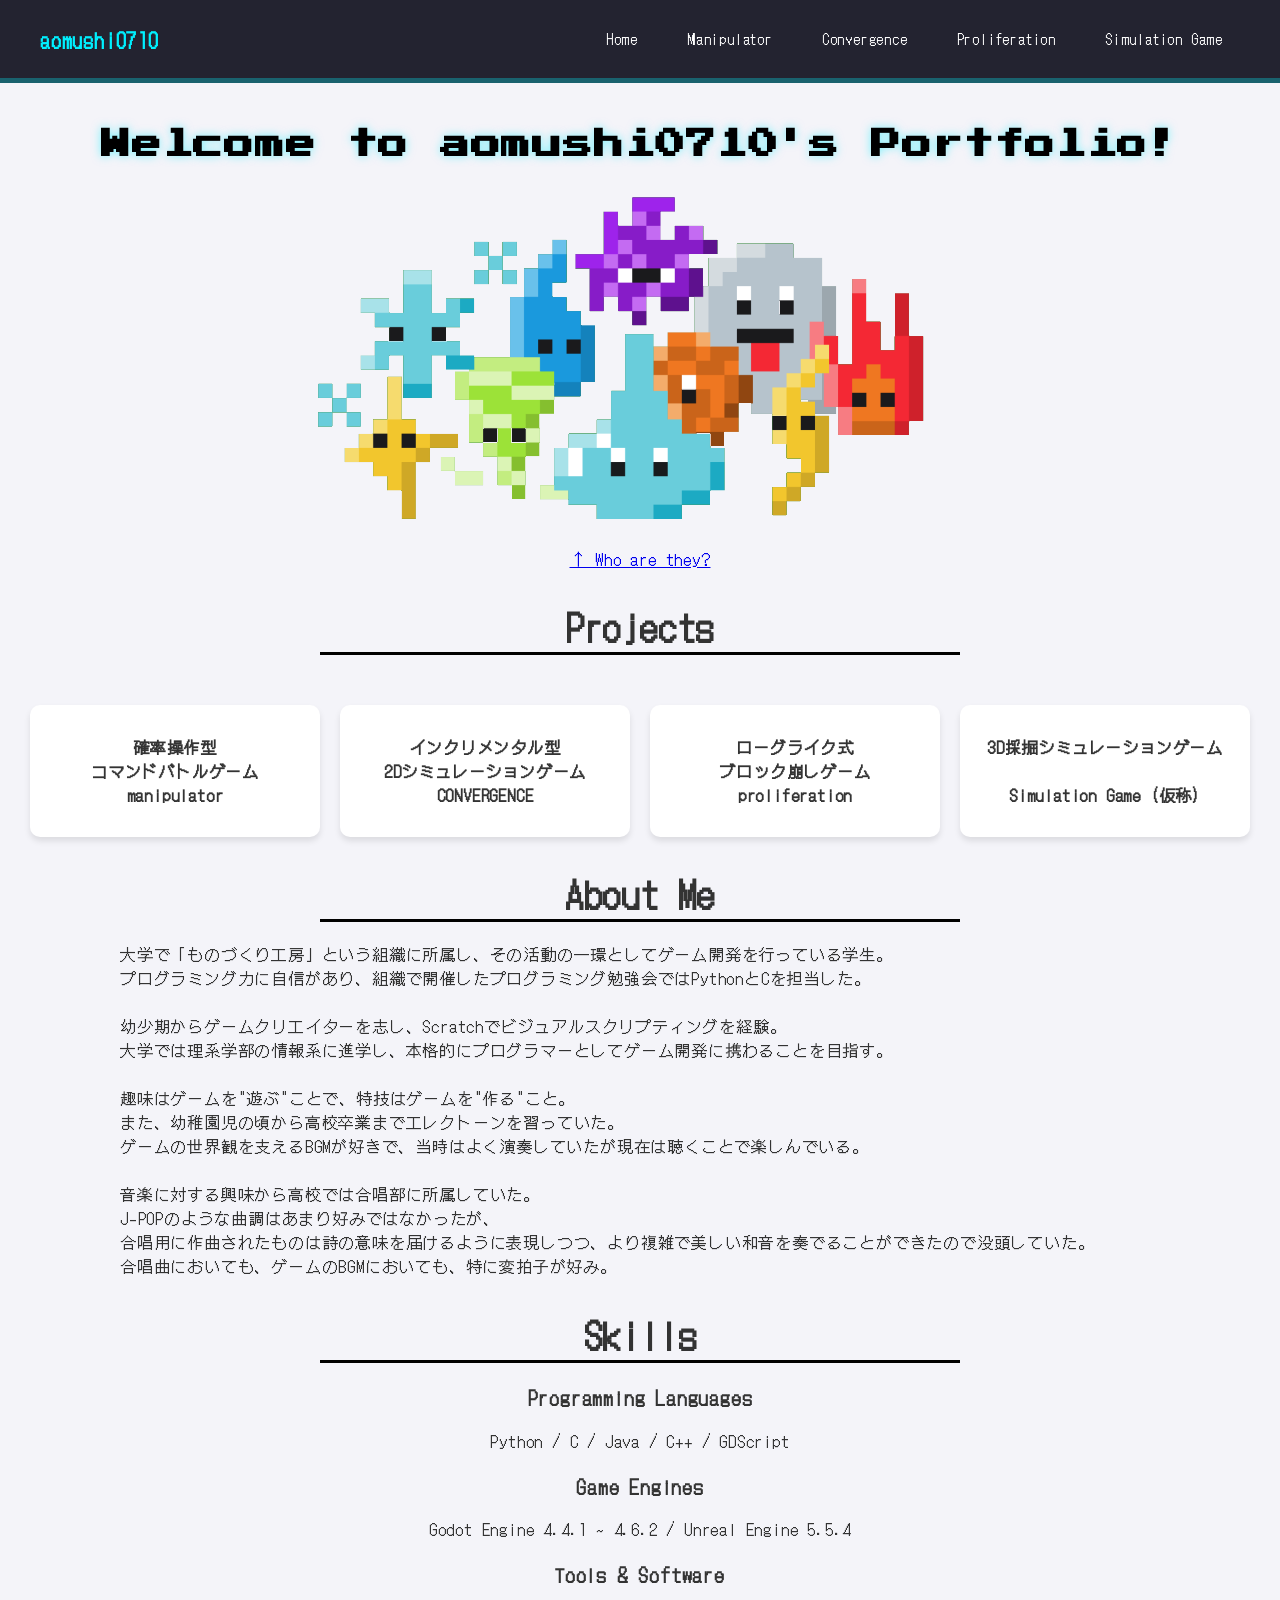
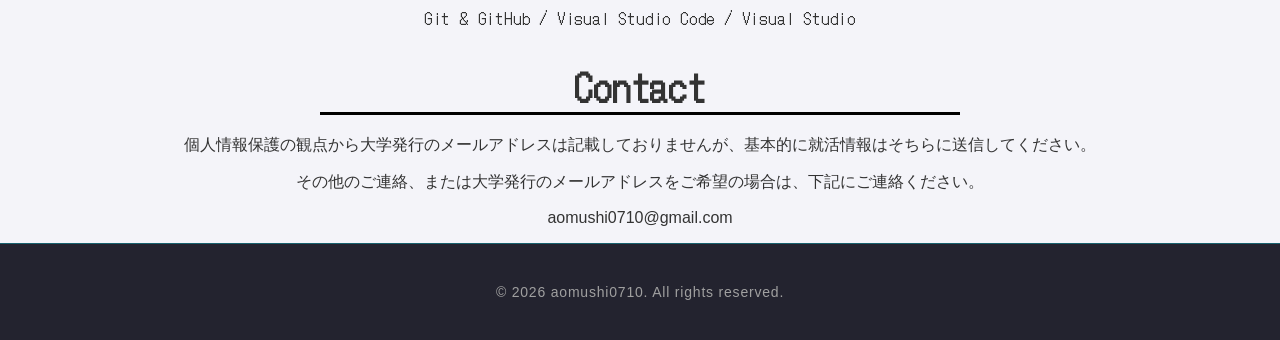
==== index.html @ 3088de43 "トップページと4作品のゲーム紹介ページの基礎の作成" ====
<!DOCTYPE html>
<html lang="ja">
<head>
    <meta charset="UTF-8">
    <meta name="viewport" content="width=device-width, initial-scale=1.0">
    <title>aomushi0710's Portfolio</title>

    <!-- font -->
    <link rel="preconnect" href="https://fonts.googleapis.com">
    <link rel="preconnect" href="https://fonts.gstatic.com" crossorigin>
    <link href="https://fonts.googleapis.com/css2?family=DotGothic16&family=Roboto:ital,wght@0,100..900;1,100..900&display=swap" rel="stylesheet">

    <link rel="stylesheet" href="style.css">
</head>

<header class="site-header">
    <div class="logo">aomushi0710</div>
    
    <nav class="header-nav">
        <a href="/" class="nav-btn">Home</a>
        <a href="manipulator/" class="nav-btn">Manipulator</a>
        <a href="convergence/" class="nav-btn">Convergence</a>
        <a href="proliferation/" class="nav-btn">Proliferation</a>
        <a href="simulation_game/" class="nav-btn">Simulation Game</a>
    </nav>
</header>

<body class="top-page">
    <div class="top-header">
        <h1>Welcome to aomushi0710's Portfolio!</h1>
        <img width="700" src="image/characters.png" alt="manipulatorに登場するキャラクターたち"><br>
        <a href="manipulator/">↑ Who are they?</a>
    </div>
    
    <h2>Projects</h2>
    <div class="project-links">
        <a href="manipulator/" class="card">確率操作型<br>コマンドバトルゲーム<br>manipulator</a>
        <a href="convergence/" class="card">インクリメンタル型<br>2Dシミュレーションゲーム<br>CONVERGENCE</a>
        <a href="proliferation/" class="card">ローグライク式<br>ブロック崩しゲーム<br>proliferation</a>
        <a href="simulation_game/" class="card">3D採掘シミュレーションゲーム<br><br>Simulation Game (仮称)</a>
    </div>


    <h2>About Me</h2>
    <div class="about-me">
        <p>
            大学で「ものづくり工房」という組織に所属し、その活動の一環としてゲーム開発を行っている学生。<br>
            プログラミング力に自信があり、組織で開催したプログラミング勉強会ではPythonとCを担当した。<br>
            <br>
            幼少期からゲームクリエイターを志し、Scratchでビジュアルスクリプティングを経験。<br>
            大学では理系学部の情報系に進学し、本格的にプログラマーとしてゲーム開発に携わることを目指す。<br>
            <br>
            趣味はゲームを"遊ぶ"ことで、特技はゲームを"作る"こと。<br>
            また、幼稚園児の頃から高校卒業までエレクトーンを習っていた。<br>
            ゲームの世界観を支えるBGMが好きで、当時はよく演奏していたが現在は聴くことで楽しんでいる。<br>
            <br>
            音楽に対する興味から高校では合唱部に所属していた。<br>
            J-POPのような曲調はあまり好みではなかったが、<br>
            合唱用に作曲されたものは詩の意味を届けるように表現しつつ、より複雑で美しい和音を奏でることができたので没頭していた。<br>
            合唱曲においても、ゲームのBGMにおいても、特に変拍子が好み。
        </p>
    </div>

    <h2>Skills</h2>
    <div class="skills">
        <div class="skill-category">
            <h3>Programming Languages</h3>
            Python / C / Java / C++ / GDScript
        </div>

        <div class="skill-category">
            <h3>Game Engines</h3>
            Godot Engine 4.4.1 ~ 4.6.2 / Unreal Engine 5.5.4
        </div>

        <div class="skill-category">
            <h3>Tools & Software</h3>
            Git & GitHub / Visual Studio Code / Visual Studio
        </div>
    </div>

    <h2>Contact</h2>
    <div class="contact">
        <p>個人情報保護の観点から大学発行のメールアドレスは記載しておりませんが、基本的に就活情報はそちらに送信してください。</p>
        <p>その他のご連絡、または大学発行のメールアドレスをご希望の場合は、下記にご連絡ください。</p>
        <p>aomushi0710@gmail.com</p>
    </div>
</body>

<footer class="site-footer">
    <div class="footer-content">
        <p>&copy; 2026 aomushi0710. All rights reserved.</p>
    </div>
</footer>

</html>
---- style.css ----
@font-face {
    font-family: 'PressStart2P';
    src: url('font/PressStart2P.ttf') format('truetype');
    
    font-weight: normal;
    font-style: normal;
}

/* 全体の基本設定 */
body {
    margin: 0;
    font-family: 'DotGothic16', Arial, sans-serif;
    color: #333;
    letter-spacing: 0.05em;
}

/* ヘッダー全体のスタイリング */
.site-header {
    display: flex;
    justify-content: space-between; /* ロゴとボタン群を左右の端に分ける */
    align-items: center;
    padding: 20px 40px;
    background-color: rgba(13, 13, 26, 0.9); /* サイバー感のある薄い黒 */
    border-bottom: 5px solid rgba(0, 240, 255, 0.3); /* シアンの細い線 */
    
    /* スクロールしてもヘッダーが常に画面の上に張り付くようにする設定 */
    position: fixed;
    top: 0;
    left: 0;
    width: 100%;
    box-sizing: border-box;
    z-index: 10; /* 動画や本文パネル（z-index: 1〜2）よりも確実に手前に出す */
}
.site-header .logo {
    color: #00f0ff;
    font-weight: bold;
    font-size: 20px;
}

.site-footer {
    background-color: rgba(13, 13, 26, 0.9);
    border-top: 1px solid rgba(0, 240, 255, 0.3);
    color: #a0a0a0;
    text-align: center;
    padding: 40px;
    width: 100%;
    box-sizing: border-box;
    position: relative;
    z-index: 2;
    margin-top: auto;
}
.footer-content p {
    margin: 0;
    font-size: 14px;
    font-family: sans-serif;
}

/* ボタンを横に並べる枠 */
.header-nav {
    display: flex;
    gap: 15px; /* ボタン同士の間隔 */
}

/* ヘッダー内ボタンの共通スタイル */
.nav-btn {
    display: inline-block;
    padding: 8px 16px;
    text-decoration: none;
    color: #fff;
    font-size: 14px;
    border: 1px solid transparent;
    border-radius: 20px;
    transition: all 0.2s ease-in-out;
}

/* マウスを乗せたときのネオンエフェクト（好みに合わせて色を変えてね） */
.nav-btn:hover {
    color: #00f0ff;
    border-color: #00f0ff;
    background-color: rgba(0, 240, 255, 0.1);
    box-shadow: 0 0 10px rgba(0, 240, 255, 0.3);
}

/* トップページのデザイン */
.top-page {
    background-color: #f4f4f9;
    text-align: center;
    padding-top: 80px;
}
.top-page h1 {
    font-family: 'PressStart2P';
    font-size: 30px;
    margin-top: 50px;
    color: #000;
    text-shadow: 0 0 10px rgba(0, 240, 255, 0.5);
}
.top-page h2 {
    font-size: 36px;
    margin-bottom: 20px;
    border-bottom: 3px solid #000;
    width: 50%;
    margin-left: auto;
    margin-right: auto;
    text-align: center;
    white-space: nowrap;
}

.project-links {
    display: flex;
    flex-wrap: wrap;
    justify-content: center;
    gap: 20px;
    margin-top: 50px;
}

.card {
    display: block;
    width: 250px;
    padding: 30px 20px;
    background: #fff;
    border-radius: 10px;
    text-decoration: none;
    color: #333;
    font-weight: bold;
    box-shadow: 0 4px 6px rgba(0,0,0,0.1);
    transition: transform 0.2s;
}
.card:hover {
    transform: translateY(-5px);
}

.about-me {
    text-align: left;
    padding: 0px 120px;
}
.contact {
    padding: 0px 120px;
    font-family: sans-serif;
    letter-spacing: 0em;
}

/* --- ゲーム紹介ページのデザイン --- */

/* 世界観に合わせた背景パターン（bodyのclassで切り替え） */
.bg-manipulator {
    background-color: #0d0d1a;
    color: #fff;

    background-image: url('image/manipulator_background.png');
    background-size: 100% auto;
    background-repeat: repeat-y;
}
.bg-fantasy { background-color: #2b3a27; color: #f0e6d2; }
.bg-java { background-color: #e6e6e6; color: #333; }
.bg-unreal { background-color: #1a1a1a; color: #e0e0e0; }

.video-scroll-area {
    height: 90vh; 
}

/* 画面固定されるヒーローエリア */
.hero-media-container {
    position: stinky;
    top: 0;
    left: 0;
    width: 100%;
    height: 100vh;
    display: flex;
    justify-content: center;
    align-items: center;

    z-index: 1;
    pointer-events: none;
}

/* スクロールで縮小されるラッパー */
.media-wrapper {
    pointer-events: auto;

    width: 70%;
    aspect-ratio: 16 / 9;
    margin: 0 auto;

    overflow: hidden;
    border-radius: 15px;
    transform-origin: center;
    box-shadow: 0 10px 30px rgba(0,0,0,0.5);

    animation: fadeIn 1.5s ease-in-out forwards;
}
.media-wrapper img, .media-wrapper video, .media-wrapper iframe {
    width: 100%;
    height: 100%;
    object-fit: cover;
    border: none;
}

@keyframes fadeIn {
    0% {
        opacity: 0;
    }
    100% {
        opacity: 1;
    }
}

/* 下から被さってくる本文エリア */
.content-section {
    position: relative;
    z-index: 2;

    display: flex;
    justify-content: center;
    align-items: flex-start;
    padding: 20px 20px; /* 上下にゆったり余白を持たせる */
}
.content-section h1 {
    font-size: 36px;
    margin-bottom: 20px;
    text-align: center;
}

.content-box {
    max-width: 800px;
    width: 100%;
    margin: 0 auto;
    padding: 40px;
    border-radius: 15px;
    
    /* サイバーパンク風のすりガラス設定 */
    background: rgba(0, 0, 0, 0.75); 
    color: #fff;
    backdrop-filter: blur(10px);
    border: 1px solid rgba(0, 240, 255, 0.3); /* シアンの細い枠線 */
    box-shadow: 0 10px 30px rgba(0, 0, 0, 0.5), 
                0 0 15px rgba(0, 240, 255, 0.1);
}

.table {
    width: 70%;
    border-collapse: collapse;
    margin: 20px auto;
    text-align: left;
}
.table th, .table td {
    padding: 10px;
    border: 1px solid #FFF;
}

/* 明るいテーマ（Java用）のときはすりガラスの色を白ベースに反転 */
.bg-java .content-box {
    background: rgba(255, 255, 255, 0.8);
    color: #333;
    border: 1px solid rgba(0, 0, 0, 0.1);
    box-shadow: 0 10px 30px rgba(0, 0, 0, 0.1);
}

.glass-panel {
    background-color: rgba(0, 0, 0, 0.75); /* 後ろの固定背景が透ける */
    color: #fff;
    padding: 0px 40px 40px 40px;
    border-radius: 12px;
    width: 80%;
    backdrop-filter: blur(8px);
    
    border: 1px solid rgba(0, 240, 255, 0.2);
    box-shadow: 0 10px 30px rgba(0, 0, 0, 0.5);
}

/* ボタンのデザイン */
.action-buttons {
    display: flex;
    gap: 15px;
    margin-top: 40px;
}
.manipulator_buttons {
    /* ① 色の設定 */
    background-color: #007bff; /* ボタンの背景色（青色） */
    color: #ffffff;            /* 文字の色（白色） */

    /* ② 形とサイズの調整 */
    padding: 12px 24px;        /* 内側の余白（上下 12px、左右 24px） */
    border: none;              /* 枠線を消す */
    border-radius: 32px;        /* 角の丸み（数値を大きくすると丸くなる） */

    /* ③ フォントの調整 */
    font-size: 16px;           /* 文字の大きさ */
    font-weight: bold;         /* 文字を太字にする */

    cursor: pointer;           /* マウスを乗せたときに指のマークにする */
}
.btn {
    padding: 12px 24px;
    border-radius: 32px;
    text-decoration: none;
    color: #fff;
    text-align: center;

    /* サイバーパンク感を出すための枠線 */
    border: 2px solid transparent; 
    
    /* 変化の速度（ネオンの伸縮を少しキレのある0.2秒に調整） */
    transition: all 0.2s ease-in-out;
    position: relative;
    overflow: hidden;
}
.btn-github { 
    width: 50px;
    height: 50px;
    padding: 0;
    
    display: flex;
    align-items: center;
    justify-content: center;
    
    font-size: 32px;
    border: 1px solid #fff;
    border-radius: 12px;
}
.btn-download { background-color: #007bff; }
.btn-download:hover {
    background-color: #000;
    color: #fff;

    box-shadow: 0 0 30px rgba(255, 255, 255, 0.5);
    transform: scale(1.05);
}
.back-link { color: inherit; text-decoration: none; display: inline-block; margin-bottom: 20px; }
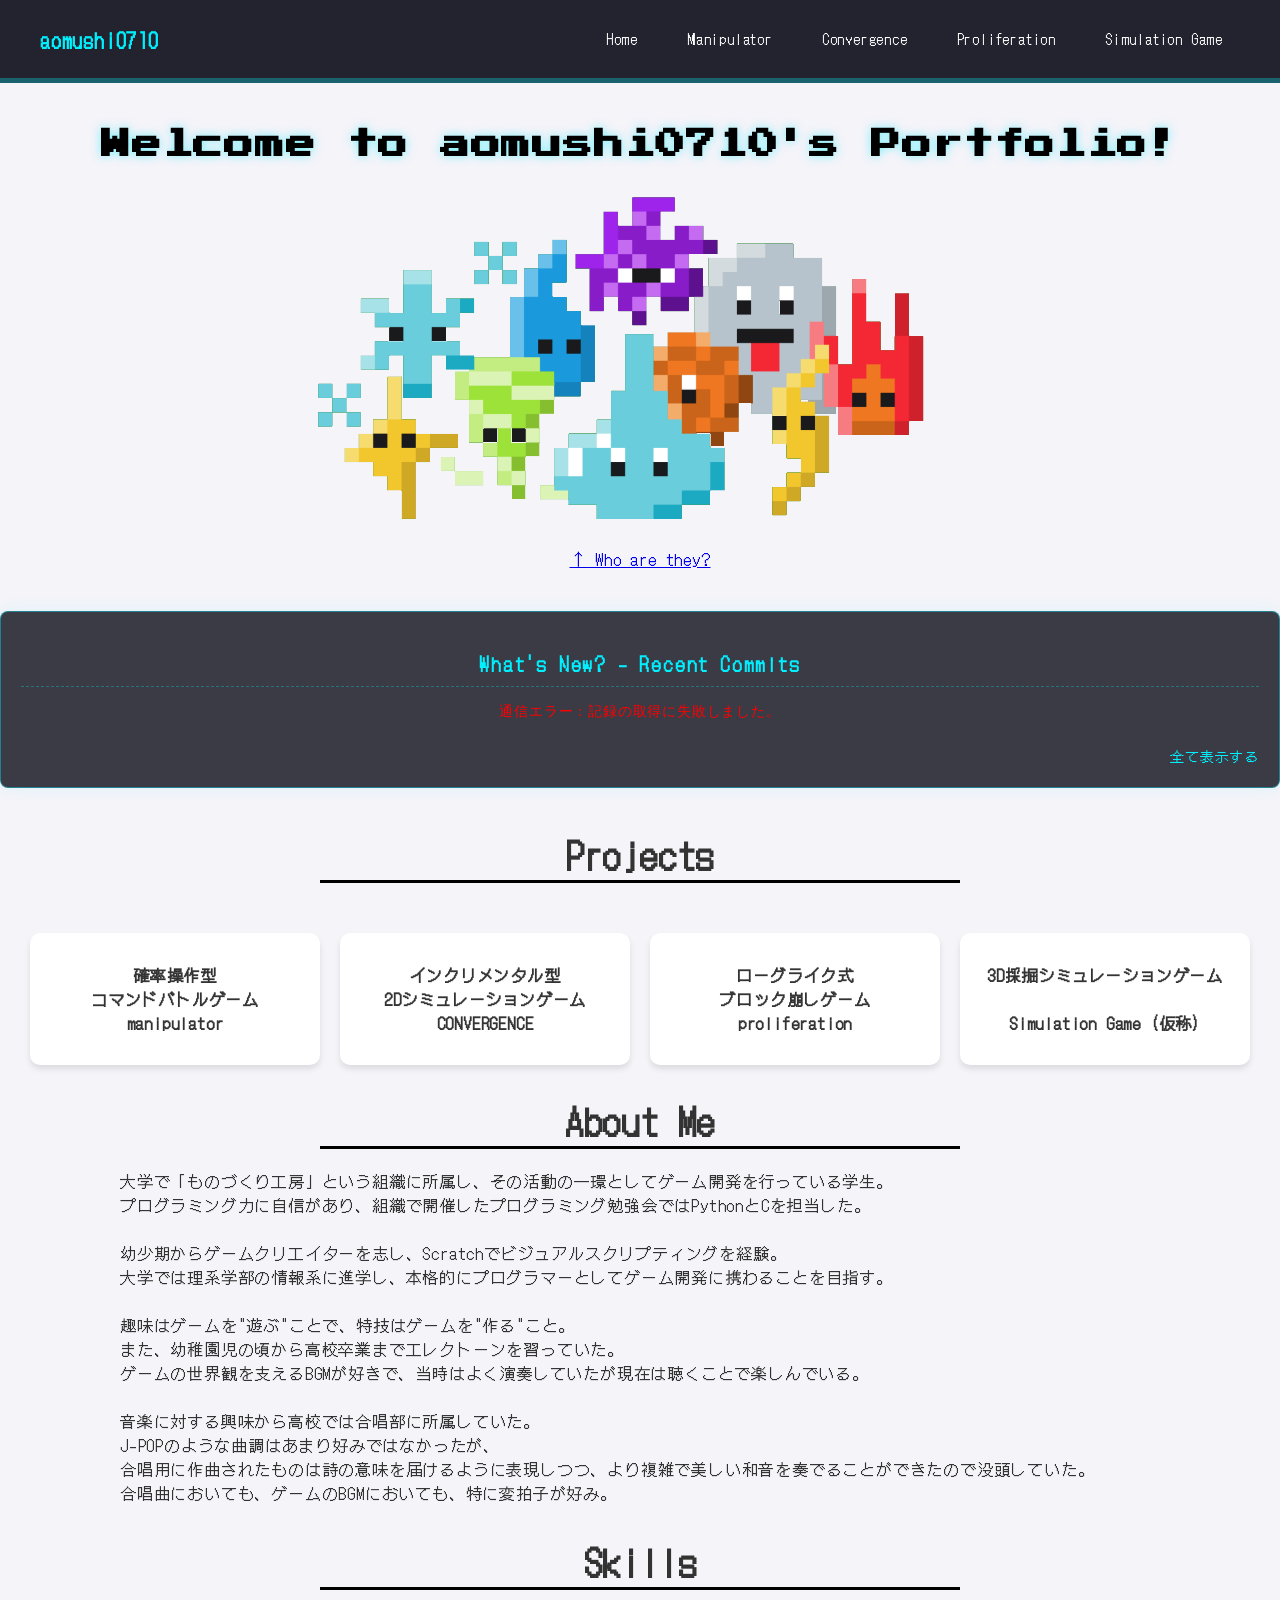
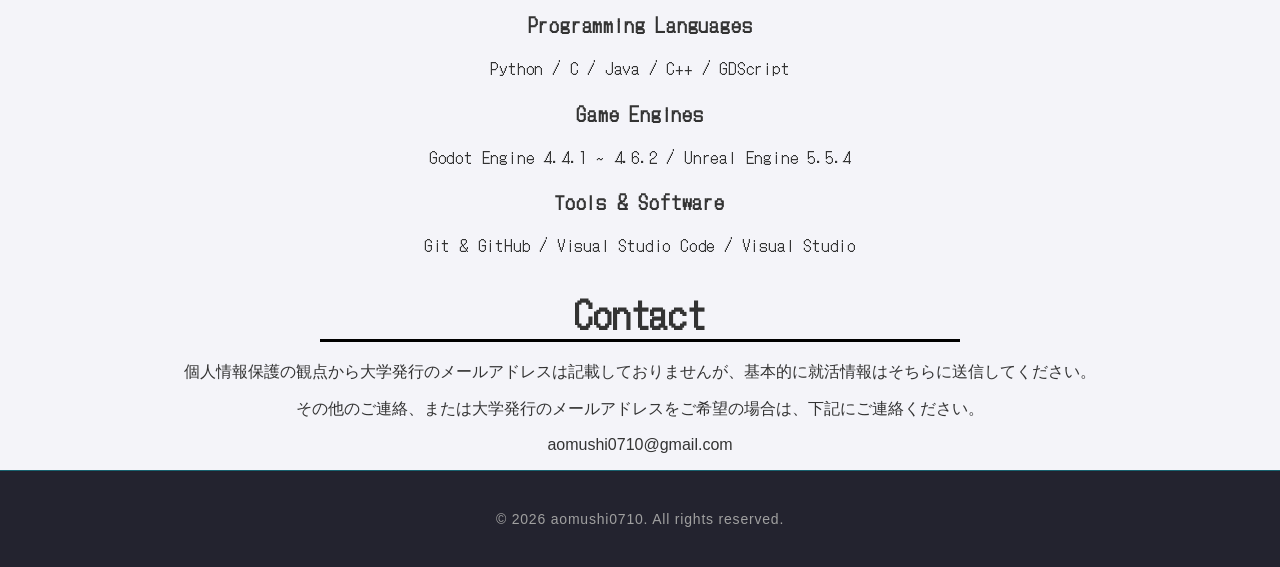
==== commit f571a2ba: "トップページにGitHubのコミット履歴を表示する機能を実装" ====
--- a/index.html
+++ b/index.html
@@ -31,7 +31,20 @@
         <img width="700" src="image/characters.png" alt="manipulatorに登場するキャラクターたち"><br>
         <a href="manipulator/">↑ Who are they?</a>
     </div>
-    
+
+    <div class="whats-new-box">
+        <h3 class="whats-new-title">What's New? - Recent Commits</h3>
+        
+        <!-- ここにJavaScriptで記録が自動追加される -->
+        <ul id="commit-log" class="commit-log">
+            <li class="loading-text">GitHubから最新の記録を読み込み中...</li>
+        </ul>
+        
+        <div class="view-all-link">
+            <a href="commits-page.html">全て表示する</a>
+        </div>
+    </div>
+
     <h2>Projects</h2>
     <div class="project-links">
         <a href="manipulator/" class="card">確率操作型<br>コマンドバトルゲーム<br>manipulator</a>
@@ -85,6 +98,8 @@
         <p>その他のご連絡、または大学発行のメールアドレスをご希望の場合は、下記にご連絡ください。</p>
         <p>aomushi0710@gmail.com</p>
     </div>
+
+    <script src="script.js"></script>
 </body>
 
 <footer class="site-footer">
--- a/style.css
+++ b/style.css
@@ -129,6 +129,57 @@
     transform: translateY(-5px);
 }
 
+.whats-new-box {
+    background-color: rgba(13, 13, 26, 0.8);
+    border: 1px solid rgba(0, 240, 255, 0.4);
+    border-radius: 8px;
+    padding: 20px;
+    margin: 40px 0;
+    box-shadow: 0 0 15px rgba(0, 240, 255, 0.1);
+}
+
+.whats-new-title {
+    color: #00f0ff;
+    font-size: 18px;
+    border-bottom: 1px dashed rgba(0, 240, 255, 0.3);
+    padding-bottom: 10px;
+    margin-bottom: 15px;
+    letter-spacing: 0.1em;
+}
+
+.commit-log {
+    list-style: none; /* デフォルトの・を消す */
+    padding: 0;
+    margin: 0 0 20px 0;
+}
+
+.commit-log li {
+    font-family: 'Courier New', monospace; /* プログラミング風のフォント */
+    font-size: 14px;
+    color: #e0e0e0;
+    margin-bottom: 8px;
+    line-height: 1.5;
+}
+
+/* 記録の各パーツの色分け */
+.repo-name { color: #ff0055; font-weight: bold; }
+.branch-name { color: #8a2be2; }
+.commit-hash { color: #00f0ff; }
+.commit-msg { color: #a0a0a0; margin-left: 10px; }
+
+.view-all-link {
+    text-align: right;
+}
+
+.view-all-link a {
+    color: #00f0ff;
+    text-decoration: none;
+    font-size: 14px;
+}
+.view-all-link a:hover {
+    color: #ff0055;
+}
+
 .about-me {
     text-align: left;
     padding: 0px 120px;
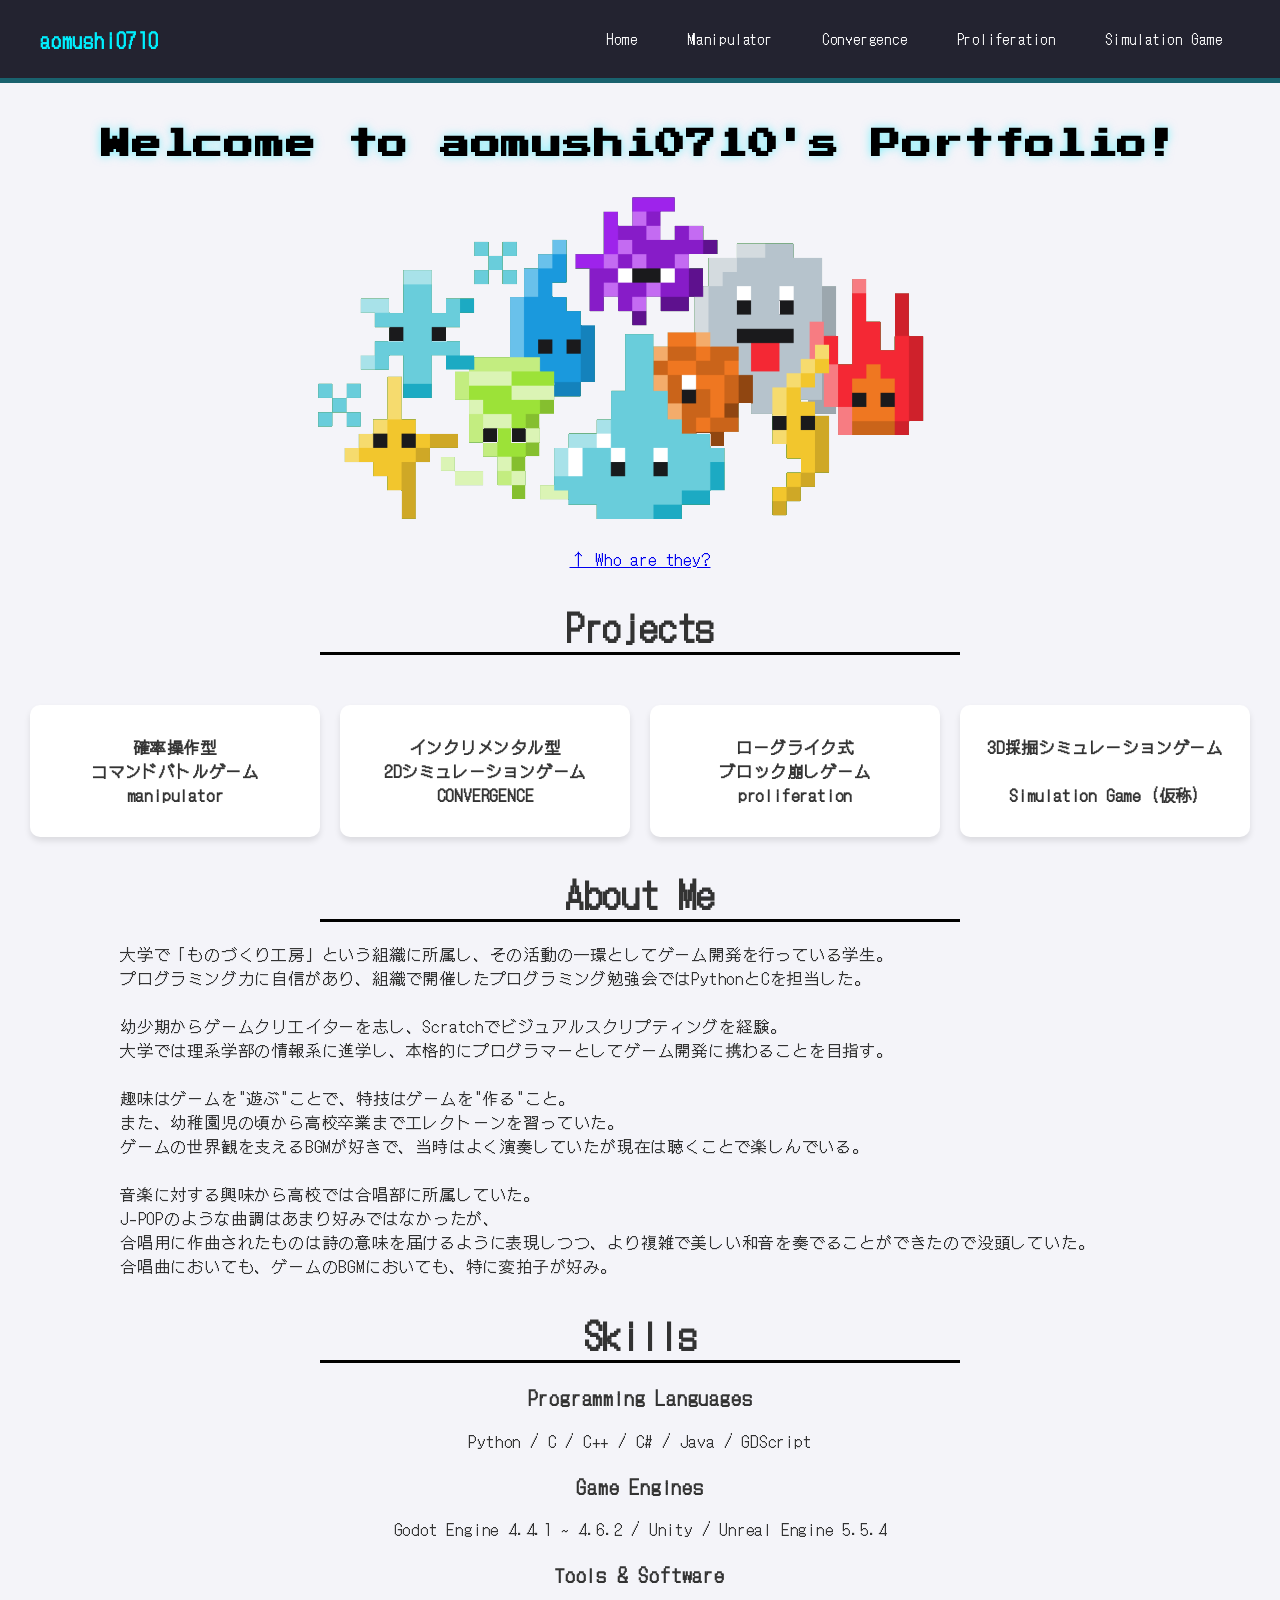
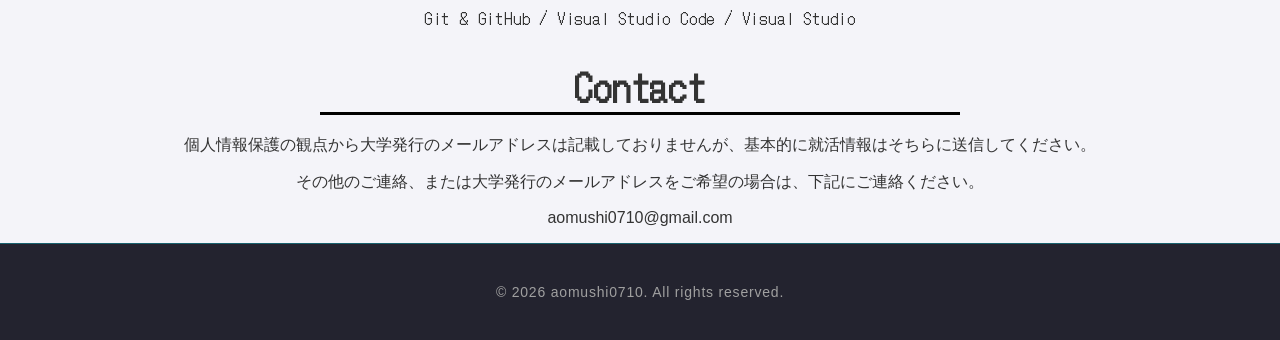
==== commit e0750005: "SimulationGame以外のページでゲームのダウンロードを可能に・トップページのSkill更新" ====
--- a/index.html
+++ b/index.html
@@ -31,20 +31,7 @@
         <img width="700" src="image/characters.png" alt="manipulatorに登場するキャラクターたち"><br>
         <a href="manipulator/">↑ Who are they?</a>
     </div>
-
-    <div class="whats-new-box">
-        <h3 class="whats-new-title">What's New? - Recent Commits</h3>
-        
-        <!-- ここにJavaScriptで記録が自動追加される -->
-        <ul id="commit-log" class="commit-log">
-            <li class="loading-text">GitHubから最新の記録を読み込み中...</li>
-        </ul>
-        
-        <div class="view-all-link">
-            <a href="commits-page.html">全て表示する</a>
-        </div>
-    </div>
-
+    
     <h2>Projects</h2>
     <div class="project-links">
         <a href="manipulator/" class="card">確率操作型<br>コマンドバトルゲーム<br>manipulator</a>
@@ -78,12 +65,12 @@
     <div class="skills">
         <div class="skill-category">
             <h3>Programming Languages</h3>
-            Python / C / Java / C++ / GDScript
+            Python / C / C++ / C# / Java / GDScript
         </div>
 
         <div class="skill-category">
             <h3>Game Engines</h3>
-            Godot Engine 4.4.1 ~ 4.6.2 / Unreal Engine 5.5.4
+            Godot Engine 4.4.1 ~ 4.6.2 / Unity / Unreal Engine 5.5.4
         </div>
 
         <div class="skill-category">
@@ -98,8 +85,6 @@
         <p>その他のご連絡、または大学発行のメールアドレスをご希望の場合は、下記にご連絡ください。</p>
         <p>aomushi0710@gmail.com</p>
     </div>
-
-    <script src="script.js"></script>
 </body>
 
 <footer class="site-footer">
--- a/style.css
+++ b/style.css
@@ -4,6 +4,11 @@
     
     font-weight: normal;
     font-style: normal;
+}
+
+/* 文字やインライン要素を中央揃えにする汎用クラス */
+.text-center {
+    text-align: center;
 }
 
 /* 全体の基本設定 */
@@ -129,57 +134,6 @@
     transform: translateY(-5px);
 }
 
-.whats-new-box {
-    background-color: rgba(13, 13, 26, 0.8);
-    border: 1px solid rgba(0, 240, 255, 0.4);
-    border-radius: 8px;
-    padding: 20px;
-    margin: 40px 0;
-    box-shadow: 0 0 15px rgba(0, 240, 255, 0.1);
-}
-
-.whats-new-title {
-    color: #00f0ff;
-    font-size: 18px;
-    border-bottom: 1px dashed rgba(0, 240, 255, 0.3);
-    padding-bottom: 10px;
-    margin-bottom: 15px;
-    letter-spacing: 0.1em;
-}
-
-.commit-log {
-    list-style: none; /* デフォルトの・を消す */
-    padding: 0;
-    margin: 0 0 20px 0;
-}
-
-.commit-log li {
-    font-family: 'Courier New', monospace; /* プログラミング風のフォント */
-    font-size: 14px;
-    color: #e0e0e0;
-    margin-bottom: 8px;
-    line-height: 1.5;
-}
-
-/* 記録の各パーツの色分け */
-.repo-name { color: #ff0055; font-weight: bold; }
-.branch-name { color: #8a2be2; }
-.commit-hash { color: #00f0ff; }
-.commit-msg { color: #a0a0a0; margin-left: 10px; }
-
-.view-all-link {
-    text-align: right;
-}
-
-.view-all-link a {
-    color: #00f0ff;
-    text-decoration: none;
-    font-size: 14px;
-}
-.view-all-link a:hover {
-    color: #ff0055;
-}
-
 .about-me {
     text-align: left;
     padding: 0px 120px;
@@ -211,7 +165,7 @@
 
 /* 画面固定されるヒーローエリア */
 .hero-media-container {
-    position: stinky;
+    position: sticky;
     top: 0;
     left: 0;
     width: 100%;
@@ -228,7 +182,7 @@
 .media-wrapper {
     pointer-events: auto;
 
-    width: 70%;
+    width: min(100%, calc((100vh - 140px) * 16 / 9));
     aspect-ratio: 16 / 9;
     margin: 0 auto;
 
@@ -298,6 +252,27 @@
     border: 1px solid #FFF;
 }
 
+/* ゲームを囲む箱の設定 */
+.game-window {
+    width: 100%;
+    max-width: 800px; 
+    margin: 40px auto; /* 画面の中央に寄せる */
+    
+    aspect-ratio: 16 / 9; 
+    
+    border: 2px solid rgba(0, 240, 255, 0.5);
+    box-shadow: 0 0 20px rgba(0, 240, 255, 0.3);
+    border-radius: 8px;
+    overflow: hidden;
+}
+
+/* iframe自体の設定 */
+.game-window iframe {
+    width: 100%;
+    height: 100%;
+    border: none; /* iframe特有のダサい標準枠線を消す */
+}
+
 /* 明るいテーマ（Java用）のときはすりガラスの色を白ベースに反転 */
 .bg-java .content-box {
     background: rgba(255, 255, 255, 0.8);
@@ -318,6 +293,42 @@
     box-shadow: 0 10px 30px rgba(0, 0, 0, 0.5);
 }
 
+.description {
+    display: flex;
+    align-items: center;
+    justify-content: space-between; /* 左右に綺麗に分ける */
+    gap: 40px;
+    margin-bottom: 20px;
+}
+.description-text {
+    flex: var(--text-ratio, 1);
+}
+.description-image {
+    flex: var(--img-ratio, 1);
+    text-align: center;
+}
+.description-image img {
+    height: auto;
+    border-radius: 8px;
+    border: 1px solid rgba(0, 240, 255, 0.3); /* シアンの細い枠線 */
+}
+.description:nth-child(even) {
+    flex-direction: row-reverse;
+}
+
+/* テキストリンクの色調整（.btnクラスを持つボタンは除外） */
+.glass-panel a:not(.btn) {
+    color: #00f0ff; /* 文字色を明るいシアンにする */
+    text-decoration: underline; /* リンクだと分かりやすいように下線を引く */
+    transition: all 0.2s ease-in-out;
+}
+
+/* マウスを乗せたときのネオンエフェクト */
+.glass-panel a:not(.btn):hover {
+    color: #fff; /* 文字を白くする */
+    text-shadow: 0 0 10px rgba(0, 240, 255, 0.8); /* シアン色に光らせる */
+}
+
 /* ボタンのデザイン */
 .action-buttons {
     display: flex;
@@ -368,12 +379,78 @@
     border: 1px solid #fff;
     border-radius: 12px;
 }
-.btn-download { background-color: #007bff; }
-.btn-download:hover {
-    background-color: #000;
-    color: #fff;
-
-    box-shadow: 0 0 30px rgba(255, 255, 255, 0.5);
-    transform: scale(1.05);
-}
-.back-link { color: inherit; text-decoration: none; display: inline-block; margin-bottom: 20px; }+.btn-download { 
+    background-color: #007bff; 
+    
+    width: 50px;
+    height: 50px;
+    padding: 0;
+    
+    display: flex;
+    align-items: center;
+    justify-content: center;
+    
+    font-size: 24px;
+    border: 1px solid #fff;
+    border-radius: 12px;
+}
+.btn-download { 
+    background-color: #007bff; 
+    
+    /* GitHubボタンと同じサイズ・配置設定 */
+    width: 50px;
+    height: 50px;
+    padding: 0;
+    
+    display: flex;
+    align-items: center;
+    justify-content: center;
+    
+    font-size: 24px; /* アイコンのサイズ（GitHubの32pxより少し小さめが綺麗です） */
+    border-radius: 12px; /* .btn標準の32pxから、GitHubと同じ12pxの角丸に変更 */
+}
+.back-link { color: inherit; text-decoration: none; display: inline-block; margin-bottom: 20px; }
+
+/* =========================================
+   スマホ用のレイアウト調整（レスポンシブデザイン）
+   ========================================= */
+@media (max-width: 768px) {
+    .site-header {
+        padding: 10px 15px; /* 全体的な余白を狭くする */
+        flex-direction: column; /* ロゴとボタン群を縦に並べる */
+        align-items: flex-start; /* 左寄せにする */
+        gap: 15px; /* ロゴとボタン群の間隔を狭くする */
+    }
+
+    /* メニューを折り返し可能にして画面内に収める */
+    .header-nav {
+        flex-wrap: wrap; 
+        justify-content: center;
+        gap: 8px; /* ボタン同士の間隔を少し狭める */
+    }
+
+    /* ジグザグレイアウトを「縦並び」に強制する */
+    .description,
+    .description:nth-child(even) {
+        flex-direction: column !important; /* 横並び・左右反転を解除して縦にする */
+        gap: 20px; /* 画像と文章の隙間を縮める */
+        margin-bottom: 50px;
+    }
+
+    /* 画像と文章の幅を画面いっぱいに広げる */
+    .description-image, 
+    .description-text {
+        width: 100%;
+    }
+
+    .description-image img {
+        width: 100%; /* 画像を画面幅いっぱいに広げる */
+        height: auto; /* 高さは自動調整 */
+    }
+
+    /* 中央寄せした表（テーブル）がはみ出さないようにする */
+    .table {
+        width: 100%; /* PCでは70%や600pxだったものを、スマホでは画面幅いっぱいに */
+        font-size: 14px; /* 文字を少し小さくして収まりやすくする */
+    }
+}
